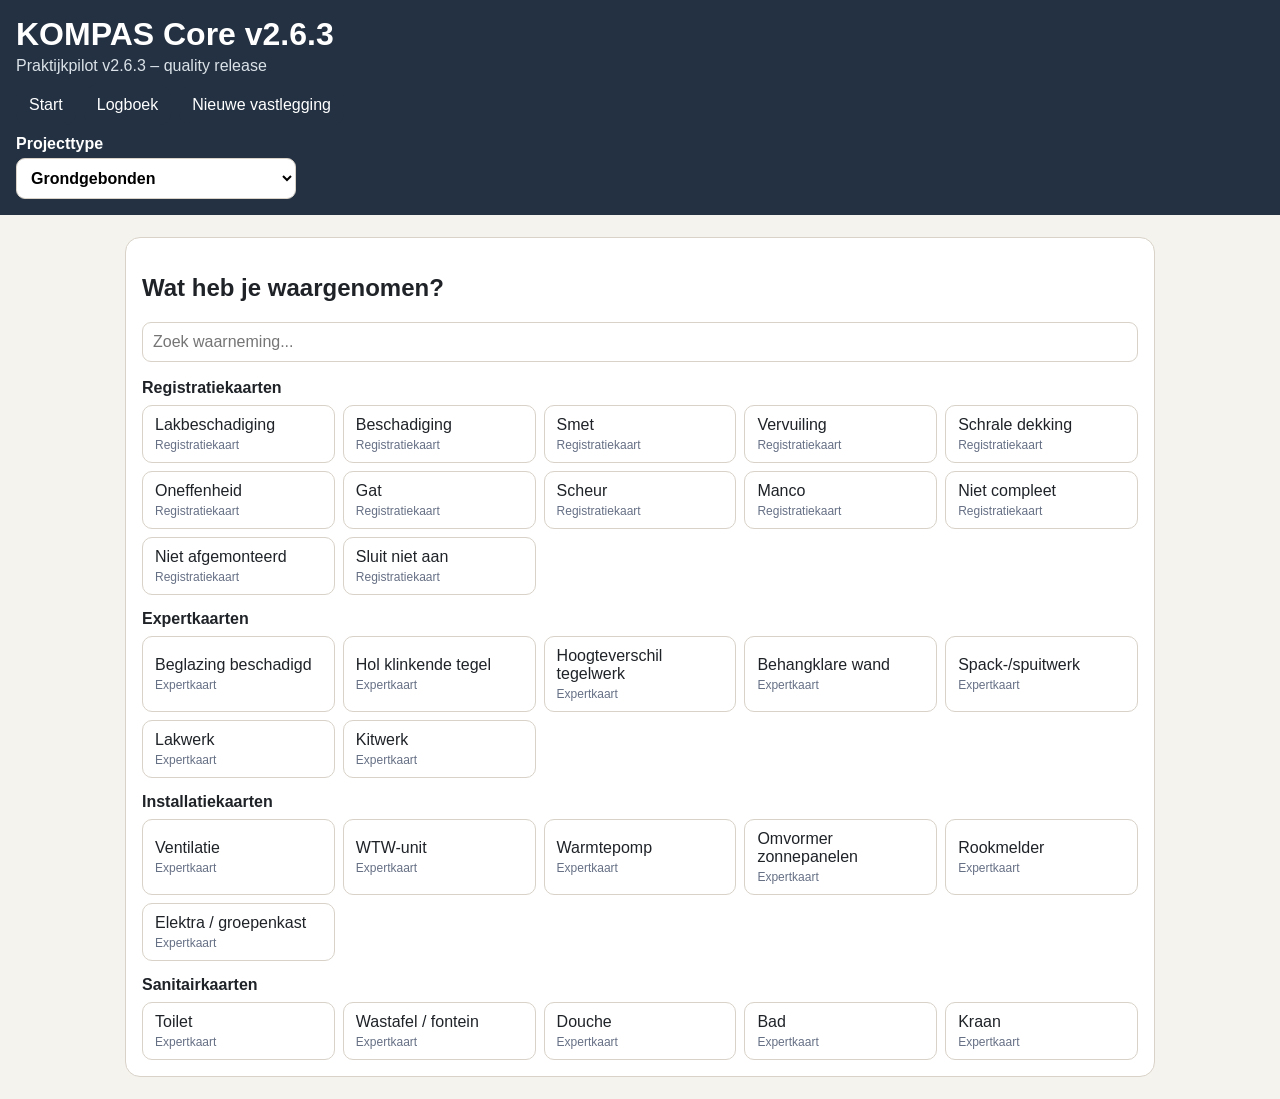
==== index.html @ fbf7e81a "2.6.3" ====
<!doctype html><html lang="nl"><head><meta charset="utf-8"><meta name="viewport" content="width=device-width,initial-scale=1"><meta name="theme-color" content="#233142"><title>KOMPAS Core v2.6.1</title><link rel="stylesheet" href="css/styles.css"></head><body>
<header><h1 id="version"></h1><p id="subtitle"></p><nav><button onclick="show('start')">Start</button><button onclick="show('log')">Logboek</button><button onclick="resetAll()">Nieuwe vastlegging</button></nav><div class="project-choice"><label>Projecttype<select id="projectType"><option>Grondgebonden</option><option>Appartement</option></select></label></div></header>
<main>
<section id="start" class="panel"><h2>Wat heb je waargenomen?</h2><input id="search" type="search" placeholder="Zoek waarneming..."><div id="list" class="grid"></div></section>
<section id="form" class="panel hidden"><div class="top"><div><h2 id="cardTitle"></h2><span id="cardType" class="pill"></span></div><button class="light" onclick="show('start')">Alle waarnemingen</button></div>
<div id="registrationFields" class="fields"><label>Object<select id="object"></select></label><label>Type<select id="type"></select></label><label>Onderdeel<select id="part"></select></label><label>Locatie<select id="location"></select></label>
<label id="microLocationWrap" class="hidden">Positie op het bouwdeel
<select id="microLocation">
<option>Niet gespecificeerd</option>
<option>Scharnierzijde</option>
<option>Sluitzijde</option>
<option>Hoek bovenzijde</option>
<option>Hoek onderzijde</option>
<option>Kopse kant</option>
<option>Voorzijde</option>
<option>Achterzijde</option>
</select>
</label></div>

<div id="expert"></div>
<label>Aanvullende toelichting inspecteur<textarea id="extra" rows="3" placeholder="Optioneel"></textarea></label>
<div id="warning" class="note warn hidden"></div>
<div class="result"><h3>Titel</h3><div id="titleOut" class="out"></div><button data-copy="titleOut">Titel kopiëren</button></div>
<div class="result"><h3>Beschrijving</h3><div id="descOut" class="out"></div><button data-copy="descOut">Beschrijving kopiëren</button></div>
<div class="result"><h3>Advies</h3><div id="adviceOut" class="out"></div><button data-copy="adviceOut">Advies kopiëren</button></div>
<div class="actions"><button id="quickLog">Aan KOMPAS toevoegen</button><button class="light" onclick="show('start')">Andere waarneming</button></div></section>
<section id="log" class="panel hidden"><h2>KOMPAS Logboek</h2><textarea id="logText" rows="16"></textarea><div class="actions"><button id="downloadLog">Logboek downloaden</button><button class="light" onclick="show('start')">Terug</button></div></section>
</main><script src="js/data.js"></script><script src="js/app.js"></script></body></html>
---- css/styles.css ----
:root{--bg:#f5f3ee;--card:#fff;--text:#1f2328;--line:#d8d2c8;--accent:#233142;--accent2:#42607a;--ok:#e8f5ea;--warn:#fff6da;--bad:#fdeaea}*{box-sizing:border-box}body{margin:0;background:var(--bg);color:var(--text);font-family:-apple-system,BlinkMacSystemFont,"Segoe UI",Arial,sans-serif}header{position:sticky;top:0;z-index:10;background:var(--accent);color:#fff;padding:16px}header h1{margin:0}header p{margin:4px 0;color:#dbe2e8}nav{display:flex;gap:8px;margin-top:10px;flex-wrap:wrap}button{cursor:pointer;border:1px solid var(--accent);background:var(--accent);color:#fff;border-radius:10px;padding:10px 12px;font:inherit}.light{background:#fff;color:var(--accent)}main{max-width:1050px;margin:auto;padding:10px}.panel{background:var(--card);border:1px solid var(--line);border-radius:15px;padding:16px;margin:12px 0}.hidden{display:none!important}.grid{display:grid;grid-template-columns:repeat(auto-fit,minmax(180px,1fr));gap:8px;margin-top:10px}.grid button{background:#fff;color:var(--text);border-color:var(--line);text-align:left}.group{grid-column:1/-1;font-weight:700;margin-top:7px}.small{display:block;font-size:12px;color:#667085;margin-top:4px}.top{display:flex;justify-content:space-between;gap:10px}.pill{display:inline-block;padding:4px 8px;border:1px solid var(--line);border-radius:99px;background:#eef1f4;font-size:12px}.fields,.expert-fields{display:grid;grid-template-columns:1fr 1fr;gap:10px}label{display:block;font-weight:650;margin-top:10px}input,select,textarea{width:100%;border:1px solid var(--line);border-radius:9px;padding:10px;font:inherit;background:#fff}.expert-card{border:1px solid var(--line);border-radius:13px;background:#fbfcfd;padding:14px;margin-top:14px}.note{padding:10px;border-radius:10px;margin:10px 0}.ok{background:var(--ok);border:1px solid #afd5b5}.warn{background:var(--warn);border:1px solid #ead08b}.bad{background:var(--bad);border:1px solid #e3a3a3}details{border:1px solid var(--line);border-radius:9px;margin:8px 0;background:#fff}summary{padding:10px;font-weight:700;cursor:pointer}details div{padding:0 10px 11px;white-space:pre-wrap;line-height:1.45}.result{margin-top:15px}.out{white-space:pre-wrap;background:#f8f8f8;border:1px solid var(--line);border-radius:10px;padding:11px;line-height:1.5;margin-bottom:7px}.actions{display:flex;gap:8px;flex-wrap:wrap;margin-top:13px}@media(max-width:700px){.fields,.expert-fields{grid-template-columns:1fr}.grid{grid-template-columns:1fr 1fr}.top{flex-direction:column}}
.project-choice{max-width:280px;margin-top:10px}
.project-choice label{margin-top:0;color:#fff}
.project-choice select{margin-top:5px}
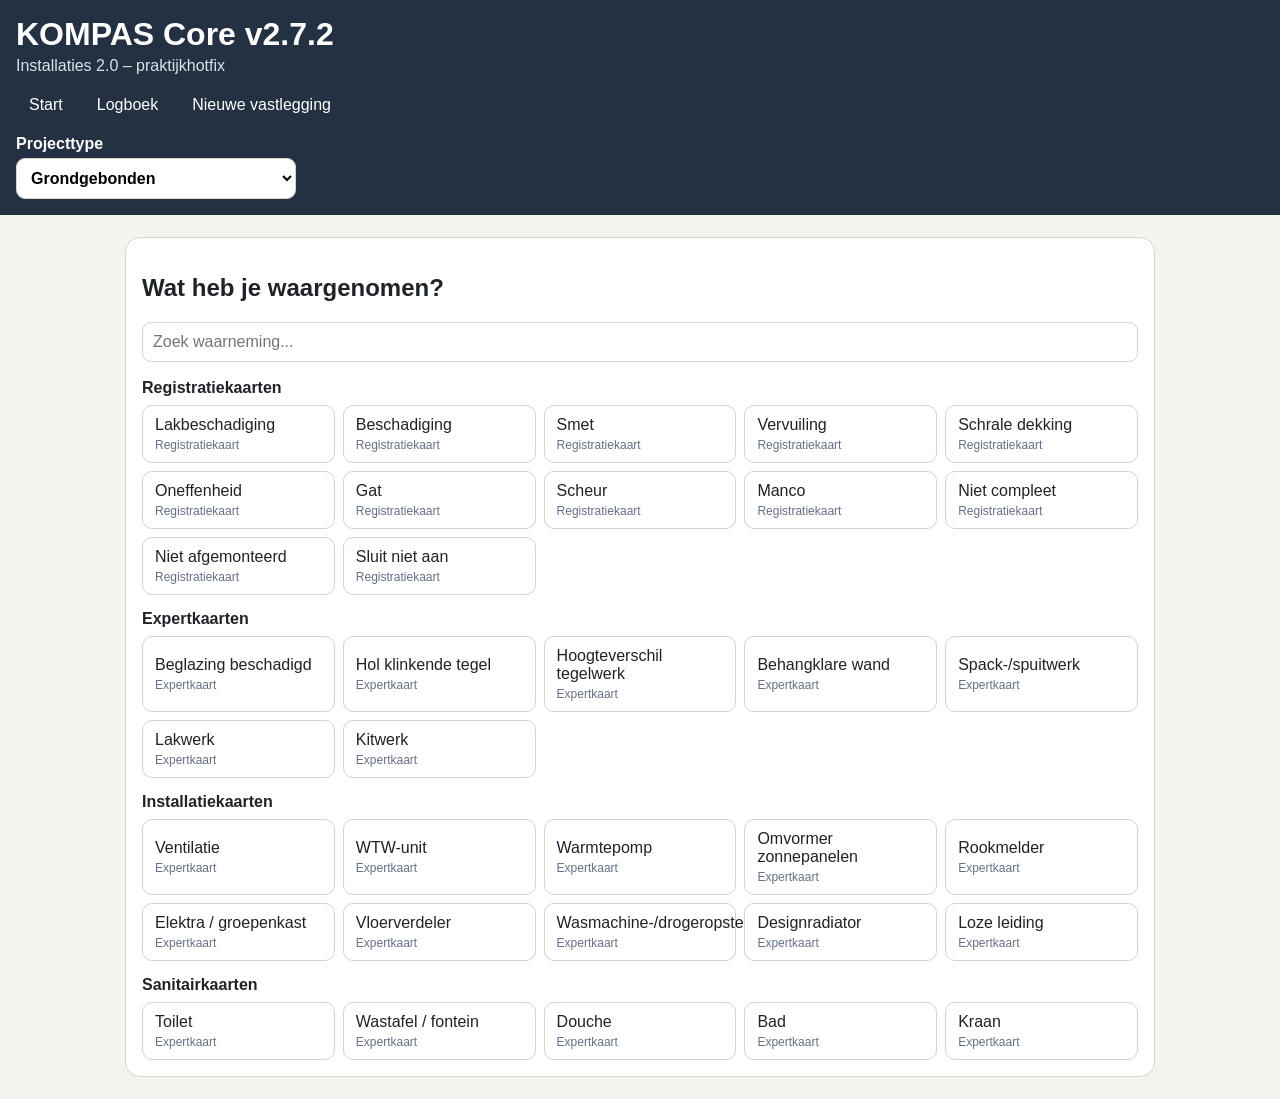
==== commit 2f6f1b0c: "2.7.2" ====
--- a/index.html
+++ b/index.html
@@ -18,6 +18,9 @@
 </label></div>
 
 <div id="expert"></div>
+<label>Meerwerk / projectspecifieke afspraak
+<textarea id="projectAgreement" rows="2" placeholder="Alleen invullen indien van toepassing"></textarea>
+</label>
 <label>Aanvullende toelichting inspecteur<textarea id="extra" rows="3" placeholder="Optioneel"></textarea></label>
 <div id="warning" class="note warn hidden"></div>
 <div class="result"><h3>Titel</h3><div id="titleOut" class="out"></div><button data-copy="titleOut">Titel kopiëren</button></div>
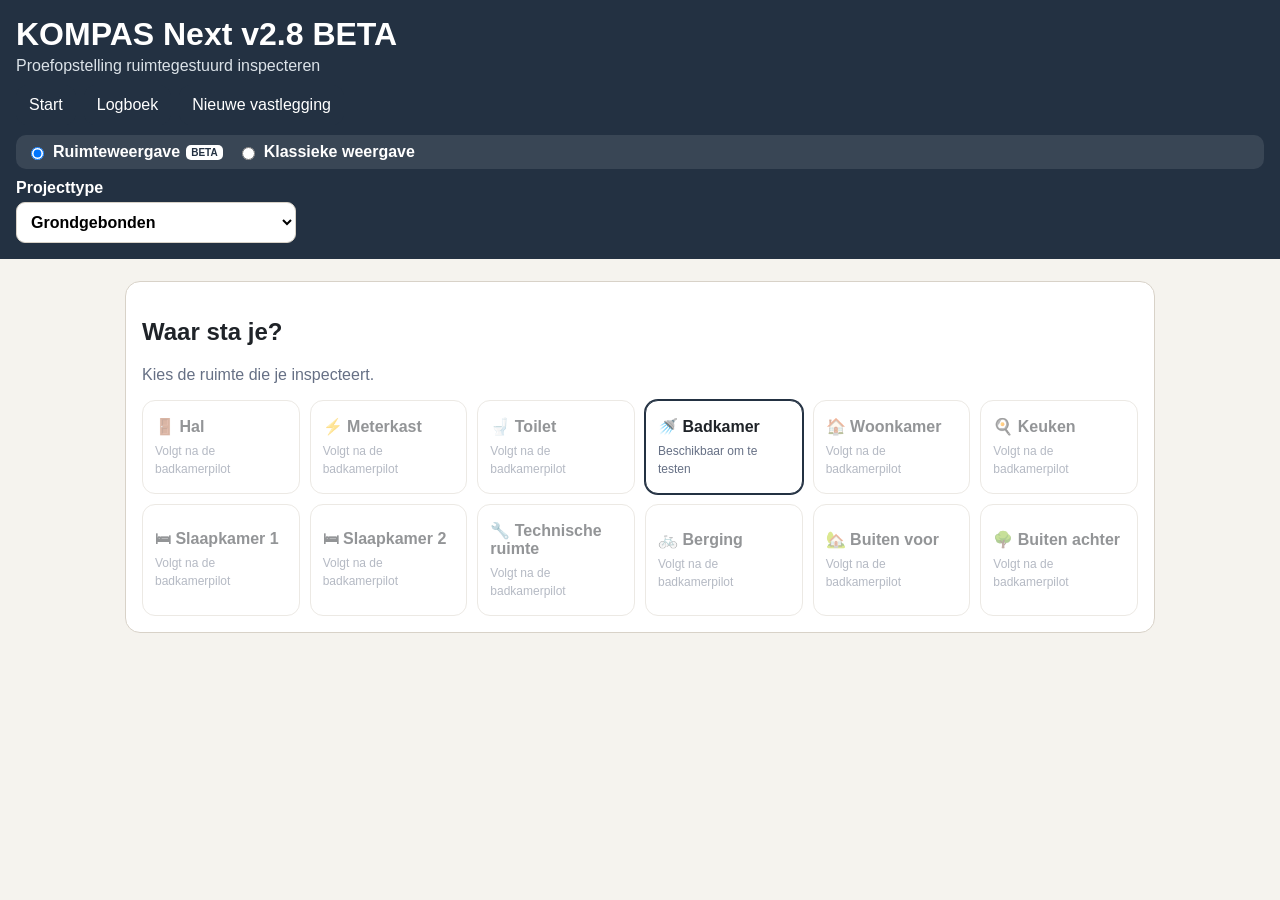
==== commit 1eb9364e: "v2.8" ====
--- a/index.html
+++ b/index.html
@@ -1,8 +1,40 @@
-<!doctype html><html lang="nl"><head><meta charset="utf-8"><meta name="viewport" content="width=device-width,initial-scale=1"><meta name="theme-color" content="#233142"><title>KOMPAS Core v2.6.1</title><link rel="stylesheet" href="css/styles.css"></head><body>
-<header><h1 id="version"></h1><p id="subtitle"></p><nav><button onclick="show('start')">Start</button><button onclick="show('log')">Logboek</button><button onclick="resetAll()">Nieuwe vastlegging</button></nav><div class="project-choice"><label>Projecttype<select id="projectType"><option>Grondgebonden</option><option>Appartement</option></select></label></div></header>
+<!doctype html><html lang="nl"><head><meta charset="utf-8"><meta name="viewport" content="width=device-width,initial-scale=1"><meta name="theme-color" content="#233142"><title>KOMPAS Next v2.8 BETA</title><link rel="stylesheet" href="css/styles.css"></head><body>
+<header><h1 id="version"></h1><p id="subtitle"></p><nav>
+<button onclick="goHome()">Start</button>
+<button onclick="show('log')">Logboek</button>
+<button onclick="resetAll()">Nieuwe vastlegging</button>
+</nav>
+<div class="mode-switch">
+<label><input type="radio" name="viewMode" value="rooms" checked> Ruimteweergave <span class="beta">BETA</span></label>
+<label><input type="radio" name="viewMode" value="classic"> Klassieke weergave</label>
+</div><div class="project-choice"><label>Projecttype<select id="projectType"><option>Grondgebonden</option><option>Appartement</option></select></label></div></header>
 <main>
-<section id="start" class="panel"><h2>Wat heb je waargenomen?</h2><input id="search" type="search" placeholder="Zoek waarneming..."><div id="list" class="grid"></div></section>
-<section id="form" class="panel hidden"><div class="top"><div><h2 id="cardTitle"></h2><span id="cardType" class="pill"></span></div><button class="light" onclick="show('start')">Alle waarnemingen</button></div>
+<section id="roomHome" class="panel">
+<h2>Waar sta je?</h2>
+<p class="intro">Kies de ruimte die je inspecteert.</p>
+<div id="roomGrid" class="room-grid"></div>
+</section>
+
+<section id="roomObjects" class="panel hidden">
+<div class="top">
+<div><h2 id="roomTitle"></h2><span class="pill">Ruimteweergave BETA</span></div>
+<button class="light" onclick="showRoomHome()">Alle ruimtes</button>
+</div>
+<p class="intro">Wat zie je in deze ruimte?</p>
+<div id="objectGrid" class="object-grid"></div>
+</section>
+
+<section id="roomObjectChoices" class="panel hidden">
+<div class="top">
+<div><h2 id="objectChoiceTitle"></h2><span id="roomContextPill" class="pill"></span></div>
+<button class="light" onclick="showCurrentRoom()">Terug naar ruimte</button>
+</div>
+<p class="intro">Wat heb je waargenomen?</p>
+<div id="roomChoiceGrid" class="grid"></div>
+</section>
+
+<section id="start" class="panel hidden"><h2>Wat heb je waargenomen?</h2><input id="search" type="search" placeholder="Zoek waarneming..."><div id="list" class="grid"></div></section>
+<section id="form" class="panel hidden"><div class="top"><div><h2 id="cardTitle"></h2><span id="cardType" class="pill"></span></div><button class="light" onclick="backFromCard()">Terug</button></div>
 <div id="registrationFields" class="fields"><label>Object<select id="object"></select></label><label>Type<select id="type"></select></label><label>Onderdeel<select id="part"></select></label><label>Locatie<select id="location"></select></label>
 <label id="microLocationWrap" class="hidden">Positie op het bouwdeel
 <select id="microLocation">
@@ -26,6 +58,6 @@
 <div class="result"><h3>Titel</h3><div id="titleOut" class="out"></div><button data-copy="titleOut">Titel kopiëren</button></div>
 <div class="result"><h3>Beschrijving</h3><div id="descOut" class="out"></div><button data-copy="descOut">Beschrijving kopiëren</button></div>
 <div class="result"><h3>Advies</h3><div id="adviceOut" class="out"></div><button data-copy="adviceOut">Advies kopiëren</button></div>
-<div class="actions"><button id="quickLog">Aan KOMPAS toevoegen</button><button class="light" onclick="show('start')">Andere waarneming</button></div></section>
+<div class="actions"><button id="quickLog">Aan KOMPAS toevoegen</button><button class="light" onclick="backFromCard()">Andere waarneming</button></div></section>
 <section id="log" class="panel hidden"><h2>KOMPAS Logboek</h2><textarea id="logText" rows="16"></textarea><div class="actions"><button id="downloadLog">Logboek downloaden</button><button class="light" onclick="show('start')">Terug</button></div></section>
 </main><script src="js/data.js"></script><script src="js/app.js"></script></body></html>
--- a/css/styles.css
+++ b/css/styles.css
@@ -2,3 +2,17 @@
 .project-choice{max-width:280px;margin-top:10px}
 .project-choice label{margin-top:0;color:#fff}
 .project-choice select{margin-top:5px}
+
+.mode-switch{display:flex;gap:14px;flex-wrap:wrap;margin-top:10px;padding:8px 10px;background:rgba(255,255,255,.1);border-radius:10px}
+.mode-switch label{margin:0;color:#fff;font-weight:600;display:flex;align-items:center;gap:6px}
+.mode-switch input{width:auto}
+.beta{font-size:10px;background:#fff;color:#233142;padding:2px 5px;border-radius:5px}
+.intro{color:#667085;margin-top:4px}
+.room-grid,.object-grid{display:grid;grid-template-columns:repeat(auto-fit,minmax(150px,1fr));gap:10px;margin-top:12px}
+.room-card,.object-card{border:1px solid var(--line);background:#fff;color:var(--text);border-radius:13px;padding:16px 12px;text-align:left;min-height:82px}
+.room-card strong,.object-card strong{display:block;font-size:16px;margin-bottom:5px}
+.room-card span,.object-card span{font-size:12px;color:#667085}
+.room-card.active{border-color:var(--accent);box-shadow:0 0 0 1px var(--accent)}
+.room-card.disabled{opacity:.48}
+.context-banner{background:#eef3f7;border:1px solid #cbd7e1;border-radius:10px;padding:9px 11px;margin:10px 0}
+@media(max-width:700px){.room-grid,.object-grid{grid-template-columns:1fr 1fr}}
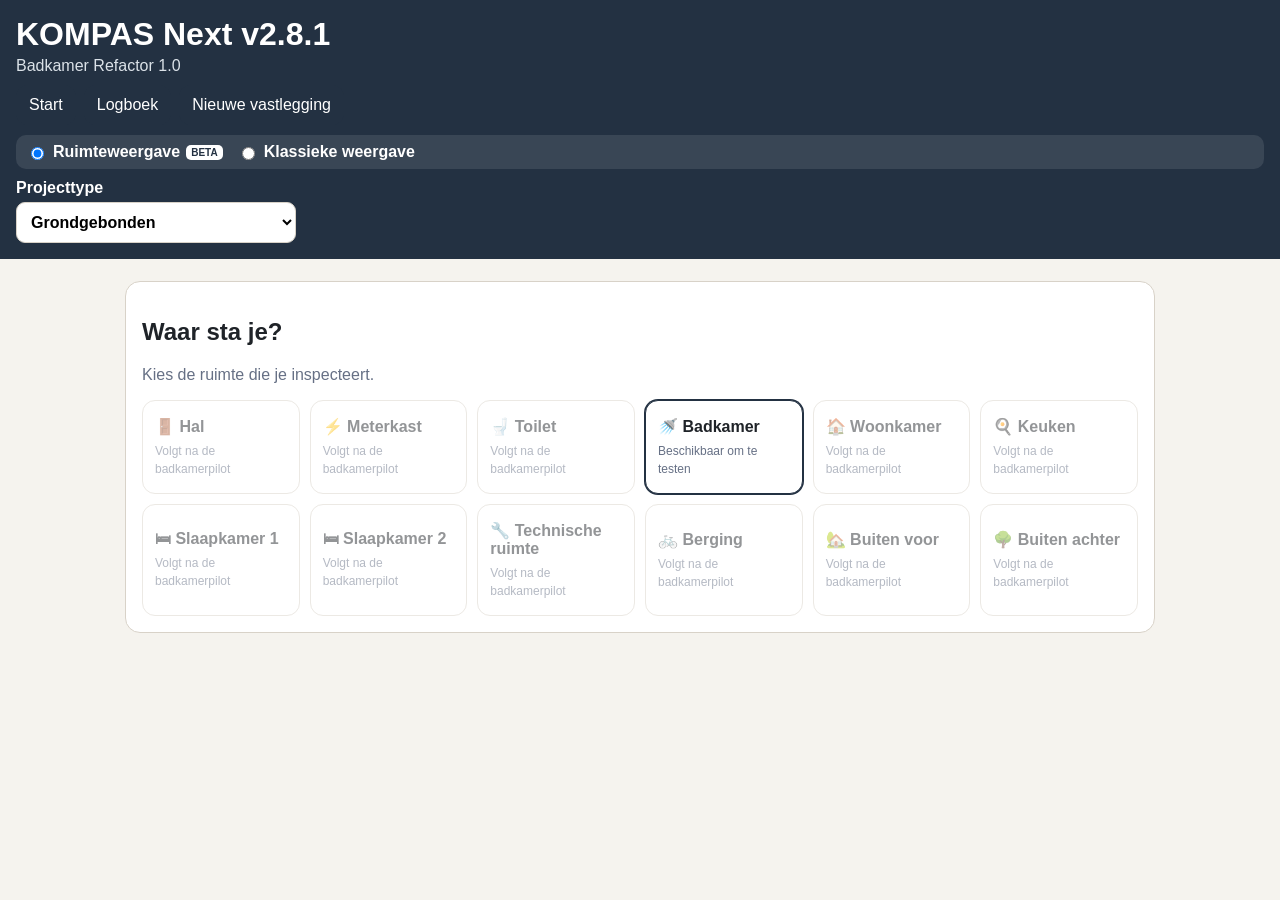
==== commit 1398e65d: "2.8.1" ====
--- a/index.html
+++ b/index.html
@@ -1,4 +1,4 @@
-<!doctype html><html lang="nl"><head><meta charset="utf-8"><meta name="viewport" content="width=device-width,initial-scale=1"><meta name="theme-color" content="#233142"><title>KOMPAS Next v2.8 BETA</title><link rel="stylesheet" href="css/styles.css"></head><body>
+<!doctype html><html lang="nl"><head><meta charset="utf-8"><meta name="viewport" content="width=device-width,initial-scale=1"><meta name="theme-color" content="#233142"><title>KOMPAS Next v2.8.1</title><link rel="stylesheet" href="css/styles.css"></head><body>
 <header><h1 id="version"></h1><p id="subtitle"></p><nav>
 <button onclick="goHome()">Start</button>
 <button onclick="show('log')">Logboek</button>
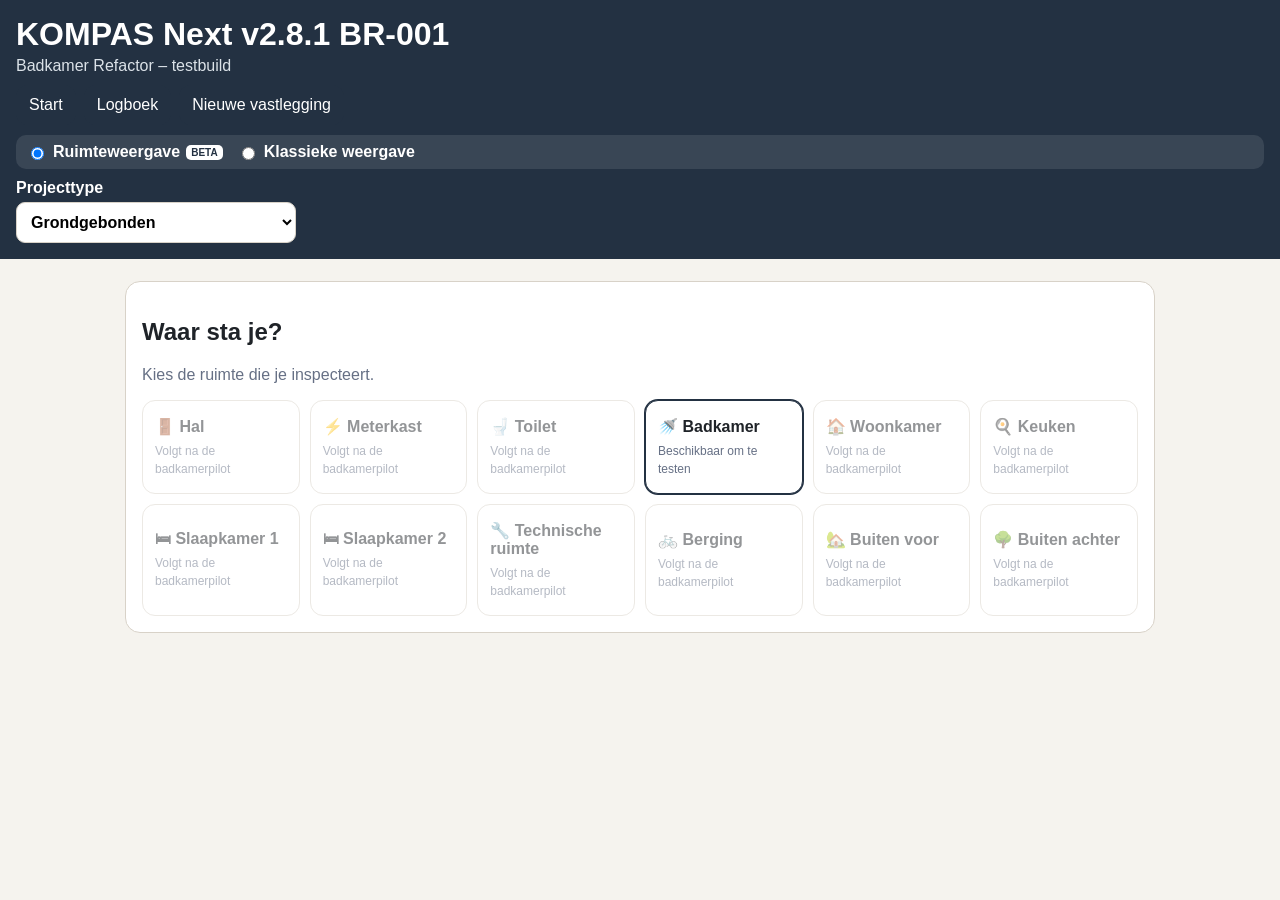
==== commit 13867e17: "br-001" ====
--- a/index.html
+++ b/index.html
@@ -1,4 +1,4 @@
-<!doctype html><html lang="nl"><head><meta charset="utf-8"><meta name="viewport" content="width=device-width,initial-scale=1"><meta name="theme-color" content="#233142"><title>KOMPAS Next v2.8.1</title><link rel="stylesheet" href="css/styles.css"></head><body>
+<!doctype html><html lang="nl"><head><meta charset="utf-8"><meta name="viewport" content="width=device-width,initial-scale=1"><meta name="theme-color" content="#233142"><title>KOMPAS Next v2.8.1 BR-001</title><link rel="stylesheet" href="css/styles.css"></head><body>
 <header><h1 id="version"></h1><p id="subtitle"></p><nav>
 <button onclick="goHome()">Start</button>
 <button onclick="show('log')">Logboek</button>
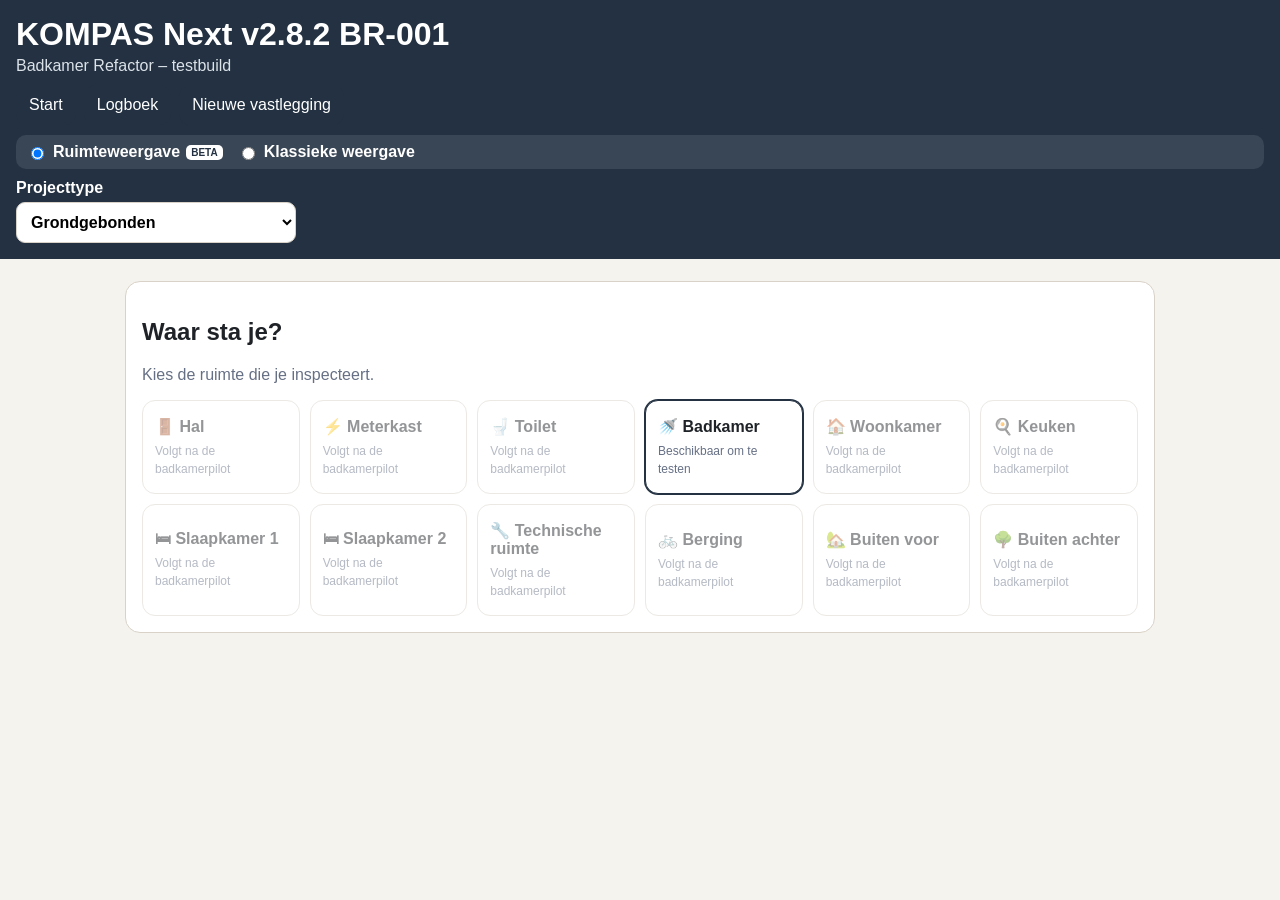
==== commit 2fc95519: "test" ====
--- a/index.html
+++ b/index.html
@@ -1,4 +1,4 @@
-<!doctype html><html lang="nl"><head><meta charset="utf-8"><meta name="viewport" content="width=device-width,initial-scale=1"><meta name="theme-color" content="#233142"><title>KOMPAS Next v2.8.1 BR-001</title><link rel="stylesheet" href="css/styles.css"></head><body>
+<!doctype html><html lang="nl"><head><meta charset="utf-8"><meta name="viewport" content="width=device-width,initial-scale=1"><meta name="theme-color" content="#233142"><title>KOMPAS Next v2.8.2 BR-001</title><link rel="stylesheet" href="css/styles.css"></head><body>
 <header><h1 id="version"></h1><p id="subtitle"></p><nav>
 <button onclick="goHome()">Start</button>
 <button onclick="show('log')">Logboek</button>
--- a/css/styles.css
+++ b/css/styles.css
@@ -16,3 +16,5 @@
 .room-card.disabled{opacity:.48}
 .context-banner{background:#eef3f7;border:1px solid #cbd7e1;border-radius:10px;padding:9px 11px;margin:10px 0}
 @media(max-width:700px){.room-grid,.object-grid{grid-template-columns:1fr 1fr}}
+
+.choice-heading{grid-column:1/-1;font-weight:800;font-size:.92rem;color:#52606d;margin:.45rem 0 .05rem;padding-top:.35rem;border-top:1px solid #d9e2ec}.choice-heading:first-child{border-top:0;margin-top:0}.discussion-card{border:2px solid #d39e00!important;background:#fffaf0!important}
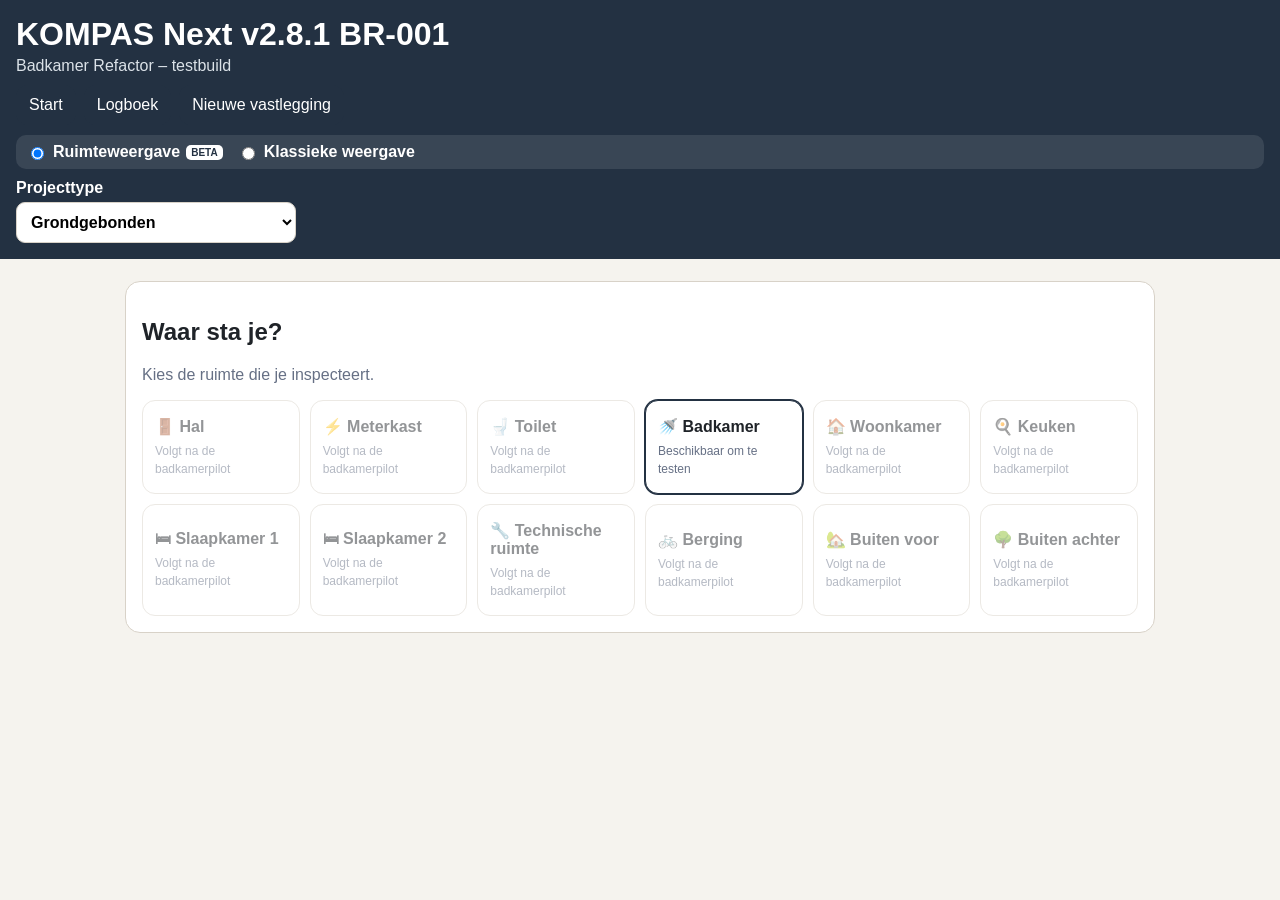
==== commit 4c21676c: "test" ====
--- a/index.html
+++ b/index.html
@@ -1,4 +1,4 @@
-<!doctype html><html lang="nl"><head><meta charset="utf-8"><meta name="viewport" content="width=device-width,initial-scale=1"><meta name="theme-color" content="#233142"><title>KOMPAS Next v2.8.2 BR-001</title><link rel="stylesheet" href="css/styles.css"></head><body>
+<!doctype html><html lang="nl"><head><meta charset="utf-8"><meta name="viewport" content="width=device-width,initial-scale=1"><meta name="theme-color" content="#233142"><title>KOMPAS Next v2.8.1 BR-002</title><link rel="stylesheet" href="css/styles.css"></head><body>
 <header><h1 id="version"></h1><p id="subtitle"></p><nav>
 <button onclick="goHome()">Start</button>
 <button onclick="show('log')">Logboek</button>
--- a/css/styles.css
+++ b/css/styles.css
@@ -16,5 +16,3 @@
 .room-card.disabled{opacity:.48}
 .context-banner{background:#eef3f7;border:1px solid #cbd7e1;border-radius:10px;padding:9px 11px;margin:10px 0}
 @media(max-width:700px){.room-grid,.object-grid{grid-template-columns:1fr 1fr}}
-
-.choice-heading{grid-column:1/-1;font-weight:800;font-size:.92rem;color:#52606d;margin:.45rem 0 .05rem;padding-top:.35rem;border-top:1px solid #d9e2ec}.choice-heading:first-child{border-top:0;margin-top:0}.discussion-card{border:2px solid #d39e00!important;background:#fffaf0!important}
